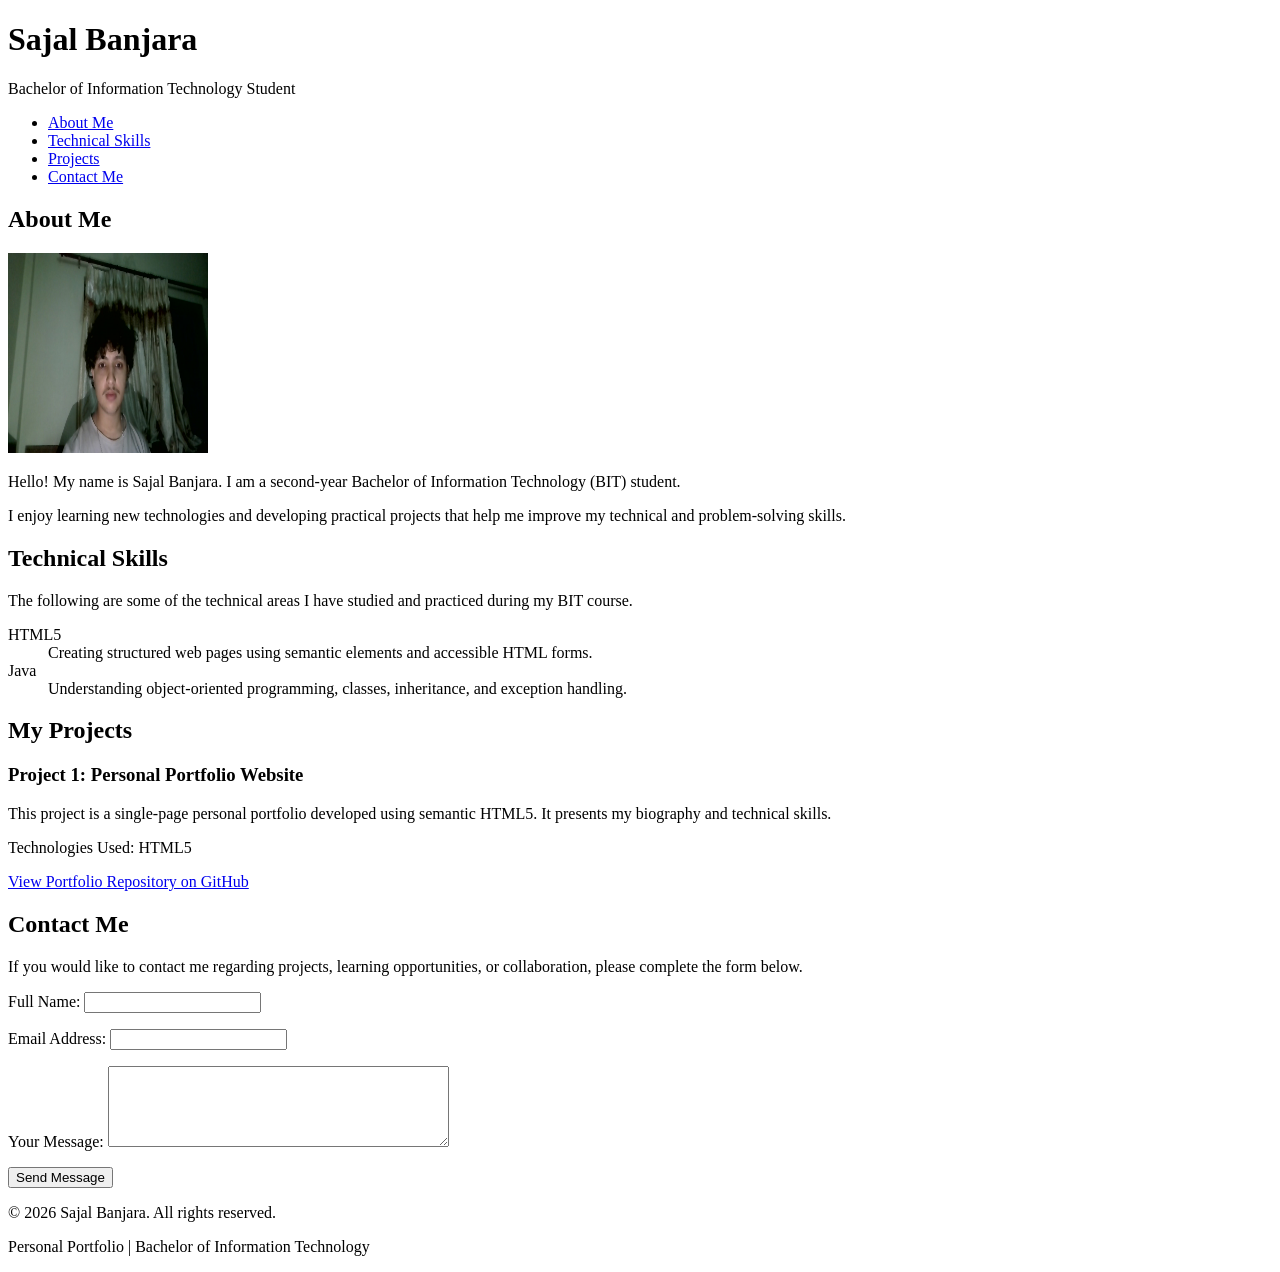
==== index.html @ 73bc960c "sajal banjara" ====
<!DOCTYPE html>
<html lang="en">
<head>
    <meta charset="UTF-8">
    <meta name="viewport" content="width=device-width, initial-scale=1.0">
    <title>Sajal Banjara | Personal Portfolio</title>
</head>
<body>

    <header>
        <h1>Sajal Banjara</h1>
        <p>Bachelor of Information Technology Student</p>

        <nav aria-label="Main navigation">
            <ul>
                <li><a href="#about">About Me</a></li>
                <li><a href="#skills">Technical Skills</a></li>
                <li><a href="#projects">Projects</a></li>
                <li><a href="#contact">Contact Me</a></li>
            </ul>
        </nav>
    </header>

    <main>

        <section id="about">
            <h2>About Me</h2>

            <img src="./image/profile.jpg"
                 alt="Profile photograph of Sajal Banjara"
                 width="200"
                 height="200">

            <p>
                Hello! My name is Sajal Banjara. I am a second-year
                Bachelor of Information Technology (BIT) student.
            
            </p>

            <p>
                I enjoy learning new technologies and developing
                practical projects that help me improve my
                technical and problem-solving skills.
            </p>
        </section>

        <section id="skills">
            <h2>Technical Skills</h2>

            <p>
                The following are some of the technical areas
                I have studied and practiced during my BIT course.
            </p>

            <dl>
                <dt>HTML5</dt>
                <dd>
                    Creating structured web pages using semantic
                    elements and accessible HTML forms.
                </dd>

                <dt>Java</dt>
                <dd>
                    Understanding object-oriented programming,
                    classes, inheritance, and exception handling.
                </dd>

            </dl>
        </section>

        <section id="projects">
            <h2>My Projects</h2>

            <article>
                <h3>Project 1: Personal Portfolio Website</h3>

                <p>
                    This project is a single-page personal portfolio
                    developed using semantic HTML5. It presents
                    my biography and technical skills.
                </p>

                <p>
                    Technologies Used: HTML5
                </p>

                <p>
                    <a href="https://github.com/YOUR-USERNAME/personal-portfolio">
                        View Portfolio Repository on GitHub
                    </a>
                </p>
            </article>


        </section>

        <section id="contact">
            <h2>Contact Me</h2>

            <p>
                If you would like to contact me regarding
                projects, learning opportunities, or collaboration,
                please complete the form below.
            </p>

            <form action="mailto:YOUR-EMAIL@example.com"
                  method="post"
                  enctype="text/plain">

                <p>
                    <label for="name">Full Name:</label>
                    <input type="text"
                           id="name"
                           name="name"
                           required>
                </p>

                <p>
                    <label for="email">Email Address:</label>
                    <input type="email"
                           id="email"
                           name="email"
                           required>
                </p>

                <p>
                    <label for="message">Your Message:</label>
                    <textarea id="message"
                              name="message"
                              rows="5"
                              cols="40"
                              required></textarea>
                </p>

                <button type="submit">Send Message</button>

            </form>
        </section>

    </main>

    <footer>
        <p>
            &copy; 2026 Sajal Banjara. All rights reserved.
        </p>

        <p>
            Personal Portfolio | Bachelor of Information Technology
        </p>
    </footer>

</body>
</html>
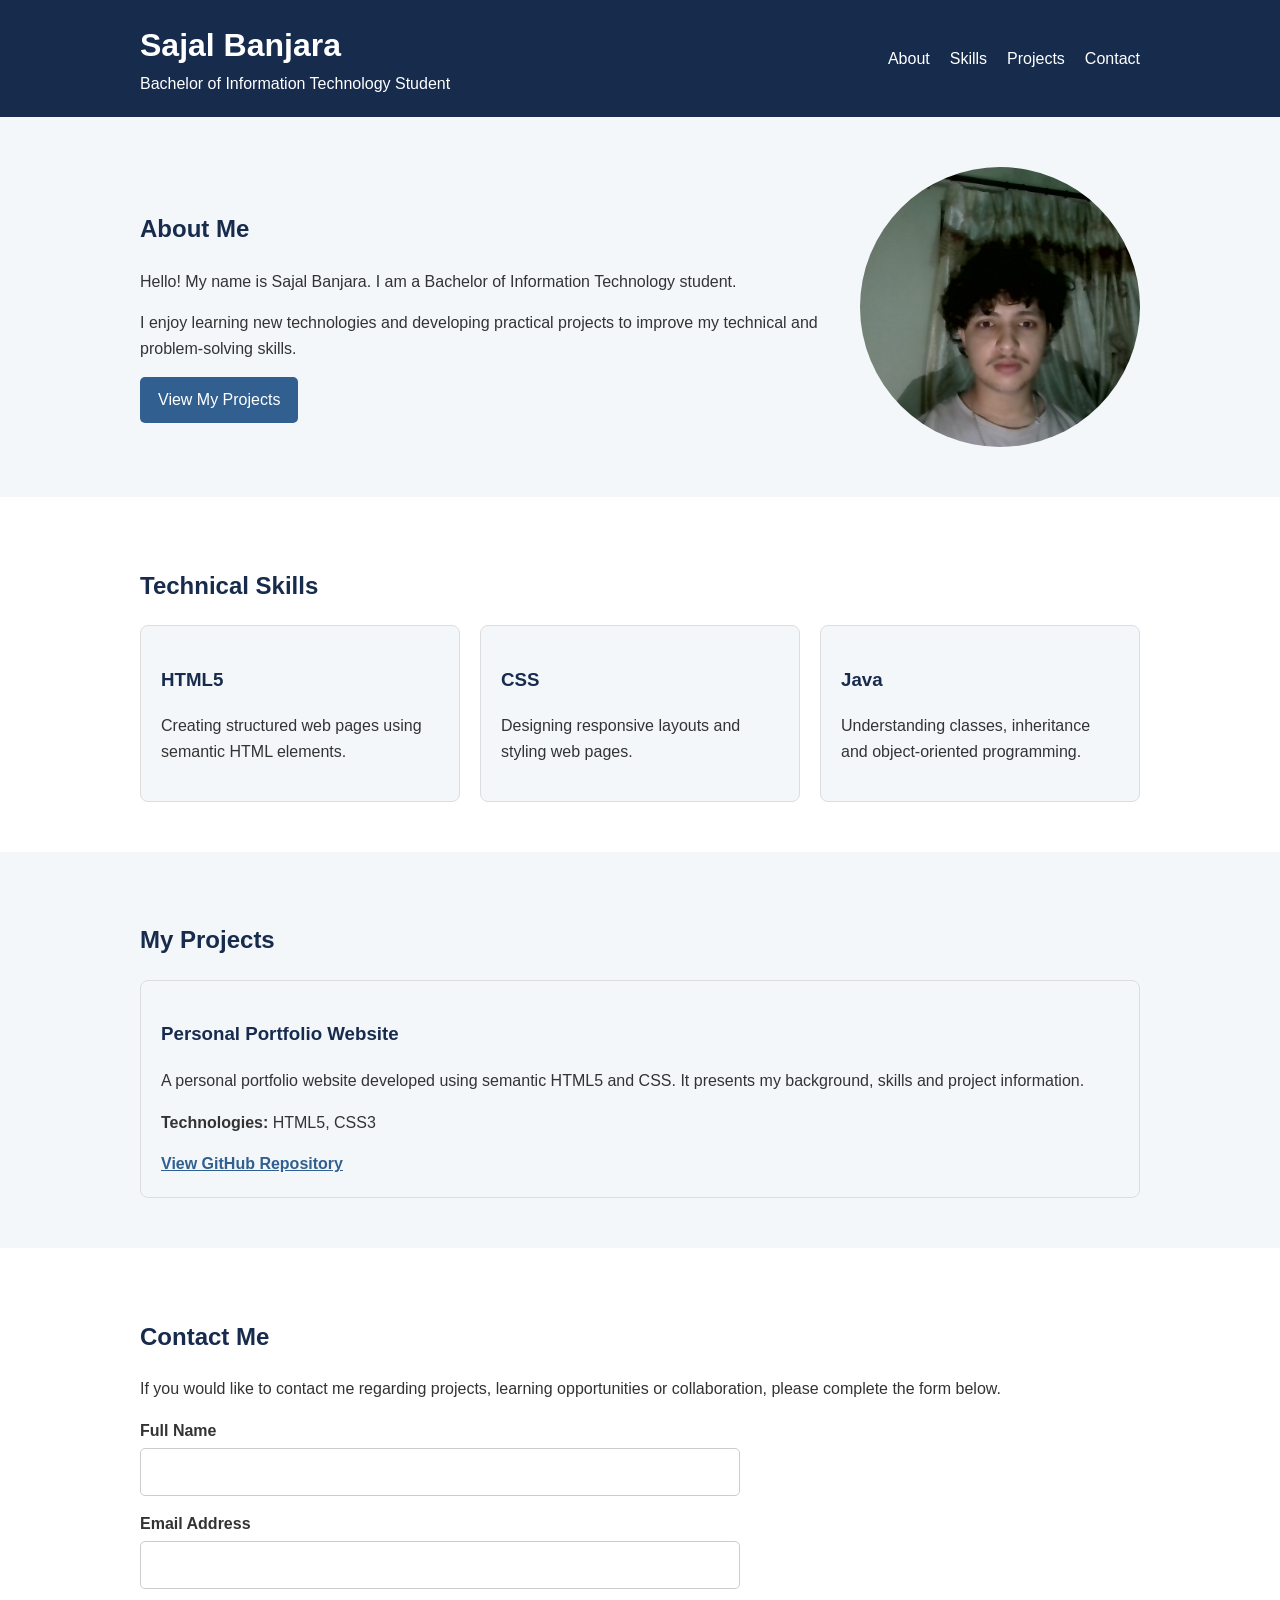
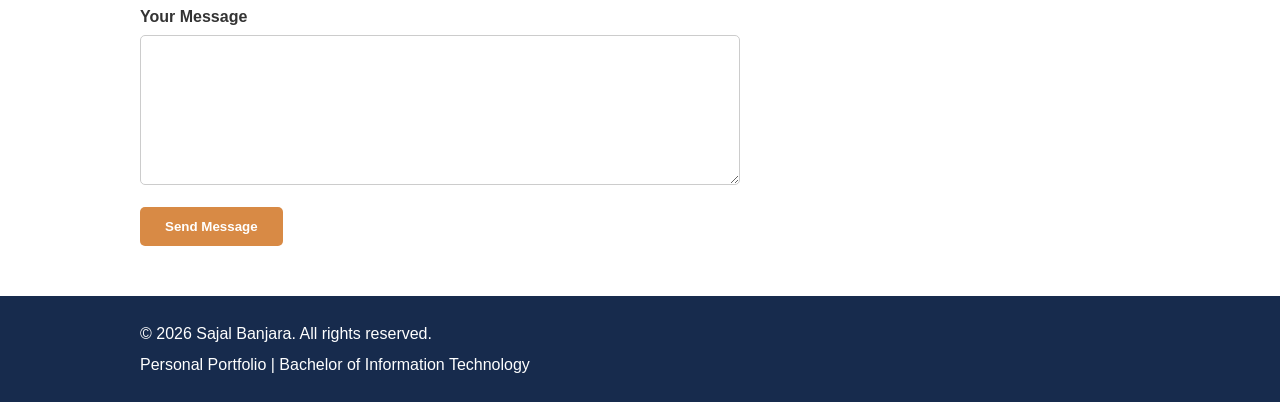
==== commit e689a98b: "sajal Banjara" ====
--- a/index.html
+++ b/index.html
@@ -1,153 +1,177 @@
-
 <!DOCTYPE html>
 <html lang="en">
+
 <head>
     <meta charset="UTF-8">
     <meta name="viewport" content="width=device-width, initial-scale=1.0">
     <title>Sajal Banjara | Personal Portfolio</title>
+    <link rel="stylesheet" href="style.css">
 </head>
+
 <body>
 
     <header>
-        <h1>Sajal Banjara</h1>
-        <p>Bachelor of Information Technology Student</p>
+        <div class="container header-content">
 
-        <nav aria-label="Main navigation">
-            <ul>
-                <li><a href="#about">About Me</a></li>
-                <li><a href="#skills">Technical Skills</a></li>
-                <li><a href="#projects">Projects</a></li>
-                <li><a href="#contact">Contact Me</a></li>
-            </ul>
-        </nav>
+            <div>
+                <h1>Sajal Banjara</h1>
+                <p>Bachelor of Information Technology Student</p>
+            </div>
+
+            <nav aria-label="Main navigation">
+                <ul>
+                    <li><a href="#about">About</a></li>
+                    <li><a href="#skills">Skills</a></li>
+                    <li><a href="#projects">Projects</a></li>
+                    <li><a href="#contact">Contact</a></li>
+                </ul>
+            </nav>
+
+        </div>
     </header>
+
 
     <main>
 
-        <section id="about">
-            <h2>About Me</h2>
+        <section id="about" class="about">
+            <div class="container about-content">
 
-            <img src="./image/profile.jpg"
-                 alt="Profile photograph of Sajal Banjara"
-                 width="200"
-                 height="200">
+                <div>
+                    <h2>About Me</h2>
 
-            <p>
-                Hello! My name is Sajal Banjara. I am a second-year
-                Bachelor of Information Technology (BIT) student.
-            
-            </p>
+                    <p>
+                        Hello! My name is Sajal Banjara. I am a Bachelor
+                        of Information Technology student.
+                    </p>
 
-            <p>
-                I enjoy learning new technologies and developing
-                practical projects that help me improve my
-                technical and problem-solving skills.
-            </p>
+                    <p>
+                        I enjoy learning new technologies and developing
+                        practical projects to improve my technical and
+                        problem-solving skills.
+                    </p>
+
+                    <a href="#projects" class="button">View My Projects</a>
+                </div>
+
+                <img src="./image/profile.jpg"
+                     alt="Profile photograph of Sajal Banjara"
+                     width="300"
+                     height="300">
+
+            </div>
         </section>
 
+
         <section id="skills">
-            <h2>Technical Skills</h2>
+            <div class="container">
 
-            <p>
-                The following are some of the technical areas
-                I have studied and practiced during my BIT course.
-            </p>
+                <h2>Technical Skills</h2>
 
-            <dl>
-                <dt>HTML5</dt>
-                <dd>
-                    Creating structured web pages using semantic
-                    elements and accessible HTML forms.
-                </dd>
+                <div class="skills">
 
-                <dt>Java</dt>
-                <dd>
-                    Understanding object-oriented programming,
-                    classes, inheritance, and exception handling.
-                </dd>
+                    <article>
+                        <h3>HTML5</h3>
+                        <p>
+                            Creating structured web pages using
+                            semantic HTML elements.
+                        </p>
+                    </article>
 
-            </dl>
+                    <article>
+                        <h3>CSS</h3>
+                        <p>
+                            Designing responsive layouts and
+                            styling web pages.
+                        </p>
+                    </article>
+
+                    <article>
+                        <h3>Java</h3>
+                        <p>
+                            Understanding classes, inheritance
+                            and object-oriented programming.
+                        </p>
+                    </article>
+
+                </div>
+
+            </div>
         </section>
 
-        <section id="projects">
-            <h2>My Projects</h2>
 
-            <article>
-                <h3>Project 1: Personal Portfolio Website</h3>
+        <section id="projects" class="projects">
+            <div class="container">
+
+                <h2>My Projects</h2>
+
+                <article class="project">
+
+                    <h3>Personal Portfolio Website</h3>
+
+                    <p>
+                        A personal portfolio website developed using
+                        semantic HTML5 and CSS. It presents my
+                        background, skills and project information.
+                    </p>
+
+                    <p><strong>Technologies:</strong> HTML5, CSS3</p>
+
+                    <a href="https://github.com/YOUR-USERNAME/personal-portfolio"
+                       target="_blank"
+                       rel="noopener noreferrer">
+                        View GitHub Repository
+                    </a>
+
+                </article>
+
+            </div>
+        </section>
+        <section id="contact">
+            <div class="container">
+
+                <h2>Contact Me</h2>
 
                 <p>
-                    This project is a single-page personal portfolio
-                    developed using semantic HTML5. It presents
-                    my biography and technical skills.
+                    If you would like to contact me regarding projects,
+                    learning opportunities or collaboration, please
+                    complete the form below.
                 </p>
 
-                <p>
-                    Technologies Used: HTML5
-                </p>
+                <form action="mailto:YOUR-EMAIL@example.com"
+                      method="post"
+                      enctype="text/plain">
 
-                <p>
-                    <a href="https://github.com/YOUR-USERNAME/personal-portfolio">
-                        View Portfolio Repository on GitHub
-                    </a>
-                </p>
-            </article>
-
-
-        </section>
-
-        <section id="contact">
-            <h2>Contact Me</h2>
-
-            <p>
-                If you would like to contact me regarding
-                projects, learning opportunities, or collaboration,
-                please complete the form below.
-            </p>
-
-            <form action="mailto:YOUR-EMAIL@example.com"
-                  method="post"
-                  enctype="text/plain">
-
-                <p>
-                    <label for="name">Full Name:</label>
+                    <label for="name">Full Name</label>
                     <input type="text"
                            id="name"
                            name="name"
                            required>
-                </p>
 
-                <p>
-                    <label for="email">Email Address:</label>
+                    <label for="email">Email Address</label>
                     <input type="email"
                            id="email"
                            name="email"
                            required>
-                </p>
 
-                <p>
-                    <label for="message">Your Message:</label>
+                    <label for="message">Your Message</label>
                     <textarea id="message"
                               name="message"
                               rows="5"
-                              cols="40"
                               required></textarea>
-                </p>
 
-                <button type="submit">Send Message</button>
+                    <button type="submit">Send Message</button>
 
-            </form>
+                </form>
+
+            </div>
         </section>
 
     </main>
-
     <footer>
-        <p>
-            &copy; 2026 Sajal Banjara. All rights reserved.
-        </p>
-
-        <p>
-            Personal Portfolio | Bachelor of Information Technology
-        </p>
+        <div class="container">
+            <p>&copy; 2026 Sajal Banjara. All rights reserved.</p>
+            <p>Personal Portfolio | Bachelor of Information Technology</p>
+        </div>
     </footer>
 
 </body>
--- a/style.css
+++ b/style.css
@@ -0,0 +1,200 @@
+
+* {
+    box-sizing: border-box;
+}
+
+:root {
+    --dark: #172b4d;
+    --blue: #315f8f;
+    --light: #f4f7fa;
+    --white: #ffffff;
+    --text: #333333;
+    --accent: #d88a45;
+}
+
+body {
+    margin: 0;
+    font-family: Arial, sans-serif;
+    line-height: 1.6;
+    color: var(--text);
+    background: var(--white);
+}
+
+.container {
+    width: 90%;
+    max-width: 1000px;
+    margin: auto;
+}
+
+h1, h2, h3 {
+    color: var(--dark);
+}
+
+header {
+    background: var(--dark);
+    color: var(--white);
+    padding: 20px 0;
+}
+
+header h1 {
+    color: var(--white);
+    margin: 0;
+}
+
+header p {
+    margin: 0;
+}
+
+.header-content {
+    display: flex;
+    justify-content: space-between;
+    align-items: center;
+}
+
+nav ul {
+    display: flex;
+    gap: 20px;
+    list-style: none;
+    margin: 0;
+    padding: 0;
+}
+
+nav a {
+    color: var(--white);
+    text-decoration: none;
+}
+
+nav a:hover {
+    color: var(--accent);
+}
+
+section {
+    padding: 50px 0;
+}
+
+.about {
+    background: var(--light);
+}
+
+.about-content {
+    display: flex;
+    align-items: center;
+    justify-content: space-between;
+    gap: 40px;
+}
+
+.about img {
+    width: 280px;
+    height: 280px;
+    object-fit: cover;
+    border-radius: 50%;
+}
+
+
+.button {
+    display: inline-block;
+    background: var(--blue);
+    color: white;
+    padding: 10px 18px;
+    text-decoration: none;
+    border-radius: 5px;
+}
+
+.button:hover {
+    background: var(--dark);
+}
+
+.skills {
+    display: grid;
+    grid-template-columns: repeat(3, 1fr);
+    gap: 20px;
+}
+
+.skills article,
+.project {
+    padding: 20px;
+    background: var(--light);
+    border: 1px solid #ddd;
+    border-radius: 8px;
+}
+
+
+.projects {
+    background: var(--light);
+}
+
+.project a {
+    color: var(--blue);
+    font-weight: bold;
+}
+
+
+form {
+    max-width: 600px;
+}
+
+label {
+    display: block;
+    margin-top: 15px;
+    font-weight: bold;
+}
+
+input,
+textarea {
+    width: 100%;
+    padding: 10px;
+    margin-top: 5px;
+    border: 1px solid #ccc;
+    border-radius: 5px;
+    font: inherit;
+}
+
+button {
+    margin-top: 15px;
+    padding: 12px 25px;
+    border: none;
+    border-radius: 5px;
+    background: var(--accent);
+    color: white;
+    font-weight: bold;
+    cursor: pointer;
+}
+
+button:hover {
+    background: #b96f35;
+}
+
+
+footer {
+    background: var(--dark);
+    color: white;
+    padding: 20px 0;
+}
+
+footer p {
+    margin: 5px 0;
+}
+
+
+@media (max-width: 700px) {
+
+    .header-content,
+    .about-content {
+        flex-direction: column;
+        text-align: center;
+    }
+
+    nav ul {
+        justify-content: center;
+        flex-wrap: wrap;
+    }
+
+    .skills {
+        grid-template-columns: 1fr;
+    }
+
+    .about img {
+        width: 220px;
+        height: 220px;
+    }
+}
